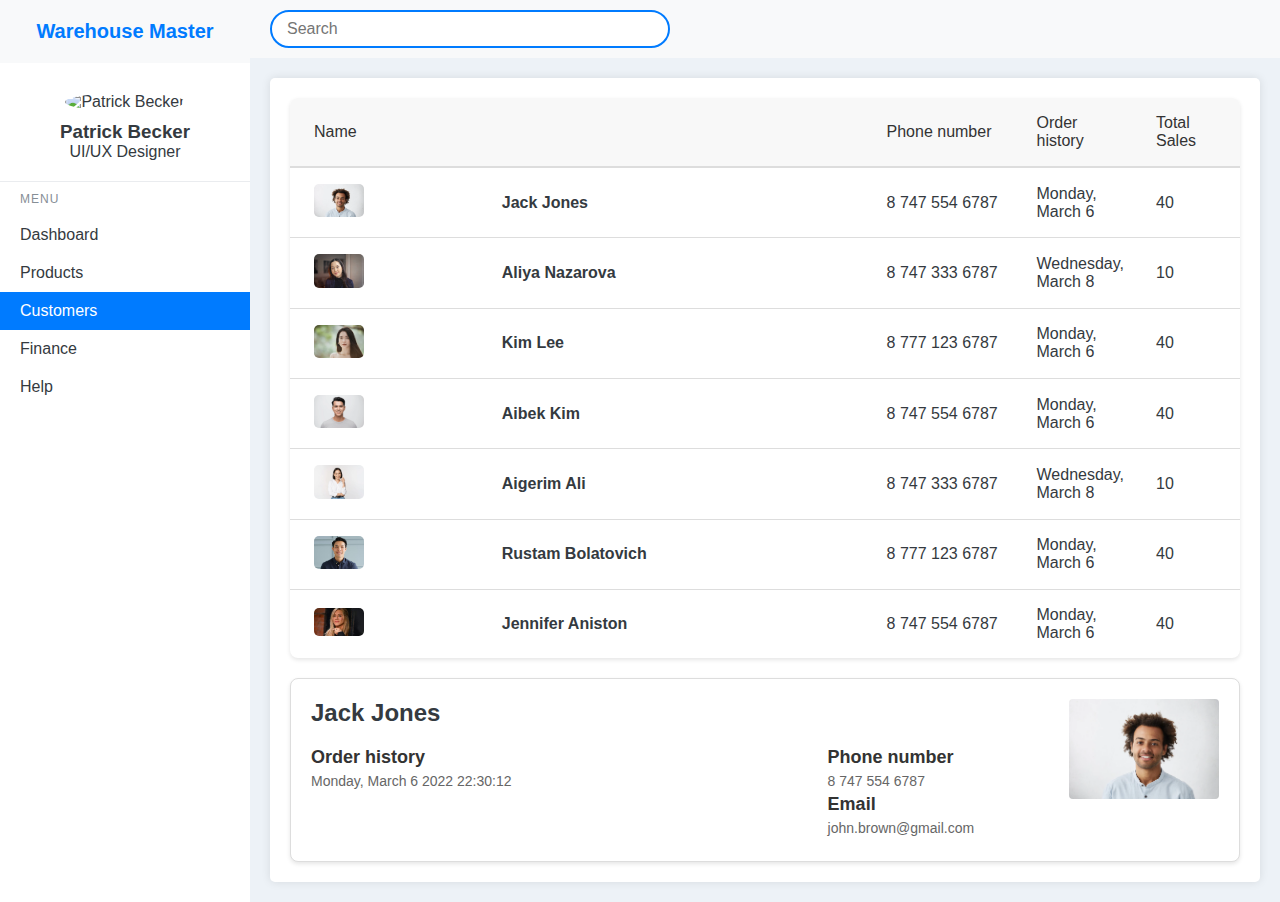
==== customers.html @ be5e7a8d "Add files via upload" ====
<!DOCTYPE html>
<html lang="en">
<head>
    <meta charset="UTF-8">
    <meta name="viewport" content="width=device-width, initial-scale=1.0">
    <title>Dashboard</title>
    <link rel="stylesheet" href="customers.css">
</head>
<body>
    <aside class="sidebar">
        <!-- Company Name -->
        <div class="company-name">
            <h1>Warehouse Master</h1>
        </div>
        <!-- Profile -->
        <div class="profile" href="profile.html">
            <img src="pictures/rustam.png" alt="Patrick Becker" class="profile-picture">
            <h3>Patrick Becker</h3>
            <p>UI/UX Designer</p>
        </div>
        <!-- Menu Label -->
        <p class="menu-label">MENU</p>
        <!-- Navigation -->
        <nav class="menu">
            <ul>
                <li class=""><a href="index.html">Dashboard</a></li>
                <li class=""><a href="products.html">Products</a></li>
                <li class="active"><a href="customers.html">Customers</a></li>
                <li class=""><a href="finance.html">Finance</a></li>
                <li class=""><a href="help.html">Help</a></li>
                <!-- more menu items -->
            </ul>
        </nav>
    </aside>
    <div class="main-content">
        <!-- Top Bar -->
        <header class="top-bar">
            <div class="search-container">
                <div class="search-wrapper" style="position: relative;">
                  <input type="search" placeholder="Search" id="searchInput">
                  <div id="searchResults" class="search-results" ></div>
                </div>
            </div>
            <!-- more top bar items can be added here -->
        </header>
        <!-- Main container -->
        <div class="content">
            
         <table>
      <thead>
        <tr>
          <th>Name</th>
            <th> </th>
          <th class="phone-column">Phone number</th>
          <th class="order-column">Order history</th>
          <th class="sales-column">Total Sales</th>
        </tr>
      </thead>
      <tbody>
        <tr onclick="showProductDetails('customer1-details')">
          <td class="product-image"><img src="pictures/jack-jones.jpeg" alt="Jack Jones"></td>
          <td><b>Jack Jones</b></td>
          <td>8 747 554 6787</td>
          <td>Monday, March 6</td>
          <td>40</td>
        </tr>
        <tr onclick="showProductDetails('customer2-details')">
          <td class="product-image"><img src="pictures/aliya.jpeg" alt="Aliya Nazarova"></td>
          <td><b>Aliya Nazarova</b></td>
          <td>8 747 333 6787</td>
          <td>Wednesday, March 8</td>
          <td>10</td>
        </tr>
        <tr onclick="showProductDetails('customer3-details')">
          <td class="product-image"><img src="pictures/girl.jpeg" alt="Kim Lee "></td>
          <td><b>Kim Lee</b></td>
          <td>8 777 123 6787</td>
          <td>Monday, March 6</td>
          <td>40</td>
        </tr>
        <tr onclick="showProductDetails('customer4-details')"> 
          <td class="product-image"><img src="pictures/Kim.png" alt="Aibek Kim"></td>
          <td><b>Aibek Kim</b></td>
          <td>8 747 554 6787</td>
          <td>Monday, March 6</td>
          <td>40</td>
        </tr>
        <tr onclick="showProductDetails('customer5-details')">
          <td class="product-image"><img src="pictures/Aigerim.png" alt="Aigerim Ali"></td>
          <td><b>Aigerim Ali</b></td>
          <td>8 747 333 6787</td>
          <td>Wednesday, March 8</td>
          <td>10</td>
        </tr>
        <tr onclick="showProductDetails('customer6-details')">
          <td class="product-image"><img src="pictures/Rustam.png" alt="Rustam Bolatovich"></td>
          <td><b>Rustam Bolatovich</b></td>
          <td>8 777 123 6787</td>
          <td>Monday, March 6</td>
          <td>40</td>
        </tr>
        <tr onclick="showProductDetails('customer7-details')">
          <td class="product-image"><img src="pictures/Jennifer.png" alt="Jennifer Aniston"></td>
          <td><b>Jennifer Aniston</b></td>
          <td>8 747 554 6787</td>
          <td>Monday, March 6</td>
          <td>40</td>
        </tr>
      
        <!-- Add more customers as needed -->
      </tbody>
    </table>




                                                                                  <!-- CUSTOMER DETAILS-->
    <div class="customer-details" id="customer1-details" >
      <img src="pictures/jack-jones.jpeg" alt="Jack Jones">
      <h2>Jack Jones</h2>
      <div class="customer-info">
        <div>
          <h3>Order history</h3>
          <p>Monday, March 6 2022 22:30:12</p>
        </div>
        <div>
          <h3>Phone number</h3>
          <p>8 747 554 6787</p>
          <h3>Email</h3>
          <p>john.brown@gmail.com</p>
        </div>
      </div>
    </div>

    <div class="customer-details" id="customer2-details" style="display: none;">
      <img src="pictures/aliya.jpeg" alt="Aliya Nazarova">
      <h2>Aliya Nazarova</h2>
      <div class="customer-info">
        <div>
          <h3>Order history</h3>
          <p>Monday, March 6 2022 22:30:12</p>
        </div>
        <div>
          <h3>Phone number</h3>
          <p>8 747 123 6787</p>
          <h3>Email</h3>
          <p>aliya.n@gmail.com</p>
        </div>
      </div>
    </div>


        <div class="customer-details" id="customer3-details" style="display: none;">
      <img src="pictures/girl.jpeg" alt="Kim Lee">
      <h2>Kim Lee</h2>
      <div class="customer-info">
        <div>
          <h3>Order history</h3>
          <p>Monday, March 6 2022 22:30:12</p>
        </div>
        <div>
          <h3>Phone number</h3>
          <p>8 747 567 675</p>
          <h3>Email</h3>
          <p>kim.lee@gmail.com</p>
        </div>
      </div>
    </div>

        <div class="customer-details" id="customer4-details" style="display: none;">
      <img src="pictures/kim.png" alt="Aibek Kim">
      <h2>Aibek Kim </h2>
      <div class="customer-info">
        <div>
          <h3>Order history</h3>
          <p>Monday, March 6 2022 22:30:12</p>
        </div>
        <div>
          <h3>Phone number</h3>
          <p>8 747 554 3456</p>
          <h3>Email</h3>
          <p>aibek.kim@gmail.com</p>
        </div>
      </div>
    </div>

        <div class="customer-details" id="customer5-details" style="display: none;">
      <img src="pictures/aigerim.png" alt="Aigerim Ali">
      <h2>Aigerim Ali</h2>
      <div class="customer-info">
        <div>
          <h3>Order history</h3>
          <p>Monday, March 6 2022 22:30:12</p>
        </div>
        <div>
          <h3>Phone number</h3>
          <p>8 747 554 6787</p>
          <h3>Email</h3>
          <p>aigerim.ali@gmail.com</p>
        </div>
      </div>
    </div>

        <div class="customer-details" id="customer6-details" style="display: none;">
      <img src="pictures/rustam.png" alt="Rustam Bolatovich">
      <h2>Rustam Bolatovich</h2>
      <div class="customer-info">
        <div>
          <h3>Order history</h3>
          <p>Monday, March 6 2022 22:30:12</p>
        </div>
        <div>
          <h3>Phone number</h3>
          <p>8 747 554 6787</p>
          <h3>Email</h3>
          <p>rustam@gmail.com</p>
        </div>
      </div>
    </div>

        <div class="customer-details" id="customer7-details" style="display: none;">
      <img src="pictures/aliya.jpeg" alt="Jennifer Anniston">
      <h2>Jennifer Anniston</h2>
      <div class="customer-info">
        <div>
          <h3>Order history</h3>
          <p>Monday, March 6 2022 22:30:12</p>
        </div>
        <div>
          <h3>Phone number</h3>
          <p>8 747 554 6787</p>
          <h3>Email</h3>
          <p>jen@gmail.com</p>
        </div>
      </div>
    </div>
</div>


  </main>
</div>
<div class="footer">
  <!-- Footer content -->
  <script src="customers.js"></script>
</div>
</body>
</html>
---- customers.css ----
* {
    margin: 0;
    padding: 0;
    box-sizing: border-box;
    font-family: 'Segoe UI', Arial, sans-serif;
}

body {
    display: flex;
    color: #343a40;
}

.sidebar {
    width: 250px;
    background-color: #ffffff;
    color: #343a40;
    min-height: 100vh;
    position: fixed;
}

.company-name h1 {
    font-size: 20px;
    font-weight: bold;
    color: #007bff;
    text-align: center;
    padding: 20px;
    background-color: #f8f9fa;
    margin-bottom: 10px;
}

.profile {
    text-align: center;
    padding: 20px;
    border-bottom: 1px solid #eaecef;
    cursor: pointer;
}

.profile img {
    width: 80px;
    height: 80px;
    border-radius: 50%;
    margin-bottom: 10px;
}

.menu-label {
    text-transform: uppercase;
    font-size: 12px;
    letter-spacing: 1px;
    color: #868e96;
    padding: 10px 20px;
}

.menu ul {
    list-style: none;
}

.menu li {
    padding: 10px 20px;
}

.menu li.active {
    background-color: #007bff;
    color: white;
}

.menu a {
    color: #343a40;
    text-decoration: none;
    display: block;
    transition: color 0.2s ease;
}

.menu a:hover,
.menu li.active a {
    color: white;
}

.main-content {
    margin-left: 250px; /* same as sidebar width */
    flex-grow: 1;
    background-color: #edf2f7;
    width: calc(100% - 250px);
}

.top-bar {
    background-color: #f8f9fa;
    display: flex;
    align-items: center;
    justify-content: space-between;
    padding: 10px 20px;
}



.search-container input[type="search"] {
    padding: 8px 15px;
    font-size: 16px;
    border: 2px solid #007bff;
    border-radius: 20px;
    outline: none;
}

.content {
    background-color: #ffffff;
    margin: 20px;
    padding: 20px;
    border-radius: 5px;
    box-shadow: 0 0 10px rgba(0, 0, 0, 0.1);
}

@media (max-width: 768px) {
    .sidebar {
        width: 100%;
        height: auto;
        position: relative;
    }
    .main-content {
        margin-left: 0;
        width: 100%;
    }
    .page-title {
        left: 20px;
    }
}




  
                                                                                    /*SEARCH FUNCTION*/
  .search-results {
      width: 100%; /* Match the search bar width */
      max-height: 200px; /* Adjust based on your preference */
      overflow-y: auto; /* Enable scrolling for overflow */
      position: absolute; /* Position it below the search bar */
      z-index: 1000; /* Ensure it's above other content */
      background-color: #fff; /* Match your site's design */
      box-shadow: 0 4px 8px rgba(0,0,0,0.1); /* Optional: adds shadow for depth */
      border-radius: 4px; /* Optional: rounds the corners */
  }
  .search-results .result-item {
      padding: 10px;
      border-bottom: 1px solid #eee; /* Adds a separator between items */
      cursor: pointer; /* Indicates an item can be clicked */
  }
  .search-results .result-item:last-child {
      border-bottom: none; /* Removes the bottom border for the last item */
  }
  .search-results .result-item:hover {
      background-color: #f9f9f9; /* Highlight item on hover */
  }

  #searchInput{
      width:400px;
  }

  .header .search {
    display: flex;
    gap: 0.5rem;
    align-items: center;
  }

  .header select {
    padding: 0.5rem;
    border: 1px solid var(--border-color);
    border-radius: 0.25rem;
    background-color: var(--main-bg);
  }

  .header input[type="search"] {
    padding: 0.5rem;
    border: 1px solid var(--border-color);
    border-radius: 0.25rem;
  }


  .products {
    display: grid;
    grid-template-columns: repeat(auto-fill, minmax(200px, 1fr));
    gap: 1rem;
  }

  .product {
    border: 1px solid var(--border-color);
    border-radius: 0.25rem;
    padding: 1rem;
    background-color: var(--main-bg);
  }

  .product h2 {
    font-size: 1rem;
    color: var(--text-color);
    margin: 0.5rem 0;
  }

  .product p {
    font-size: 0.875rem;
    color: var(--secondary-text-color);
    margin: 0;
  }

  .product img {
    width: 100%;
    height: auto;
    margin-bottom: 0.5rem;
  }



  table {
    width: 100%;
    border-collapse: separate;
    border-spacing: 0;
    box-shadow: 0 2px 4px rgba(0,0,0,0.1); /* Shadow effect */
    border-radius: 8px;
    overflow: hidden;
  }
  th, td {
    text-align: left;
    padding: 16px;
    border-bottom: 1px solid #ddd; /* Light border for rows */
  }
  th:first-child, td:first-child {
    padding-left: 24px;
  }
  th:last-child, td:last-child {
    padding-right: 24px;
  }
  th {
    background-color: #f8f8f8;
    color: #333;
    font-weight: normal;
    border-bottom: 2px solid #ddd; /* Heavier border for header row */
  }
  tr:last-child td {
    border-bottom: none;
  }
  .product-image img {
    width: 50px; /* Adjust as necessary */
    height: auto;
    border-radius: 5px;
  }
  /* Adjust spacing between columns */
  .name-column {
    width: 150px;
  }
  .phone-column {
    width: 150px;
  }
  .order-column {
    width: 100px;
  }
  .sales-column {
    width: 100px;
  }
.customer-info {
    display: flex;
    justify-content: space-between; /* Space out the sections */
    margin-top: 20px;
  }

  .customer-info div {
    flex-basis: 30%; /* Divide the space evenly */
  }

  .customer-info .qr-code {
    flex-basis: 15%; /* QR code doesn't need as much space */
    text-align: center; /* Center align the QR code */
  }

  .customer-info img {
    max-width: 100%;
    height: auto;
    border-radius: 4px; /* Rounded corners for the QR code */
  }

  .customer-info h3 {
    margin-top: 0;
    color: #333;
    font-size: 18px;
  }

  .customer-info p {
    color: #666;
    font-size: 14px;
    margin: 5px 0; /* Give some space between paragraphs */
  }

  .customer-details {
    border: 1px solid #ddd;
    border-radius: 8px;
    box-shadow: 0 2px 4px rgba(0,0,0,0.1);
    background-color: #fff;
    padding: 20px;
    margin-top: 20px;
  }

  .customer-details img {
    /* Adjust as necessary, assuming a right-floated image */
    float: right;
    margin-left: 20px;
    width: 150px; /* Adjust as necessary */
    height: auto;
    border-radius: 4px;
  }
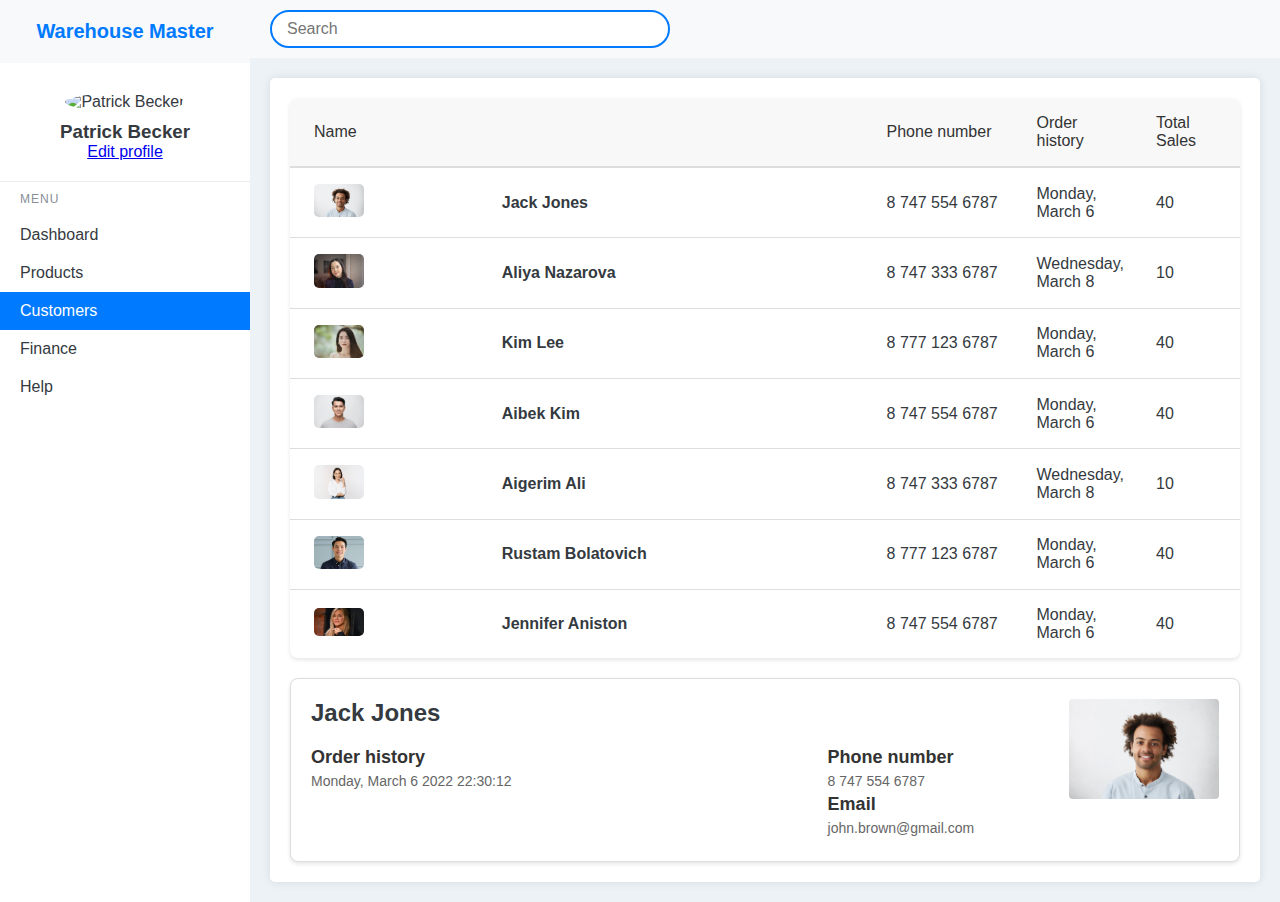
==== commit 0601faae: "Add files via upload" ====
--- a/customers.html
+++ b/customers.html
@@ -13,10 +13,12 @@
             <h1>Warehouse Master</h1>
         </div>
         <!-- Profile -->
-        <div class="profile" href="profile.html">
+        <div class="profile">
             <img src="pictures/rustam.png" alt="Patrick Becker" class="profile-picture">
             <h3>Patrick Becker</h3>
-            <p>UI/UX Designer</p>
+            <a href="profile.html">
+              Edit profile
+            </a>
         </div>
         <!-- Menu Label -->
         <p class="menu-label">MENU</p>
